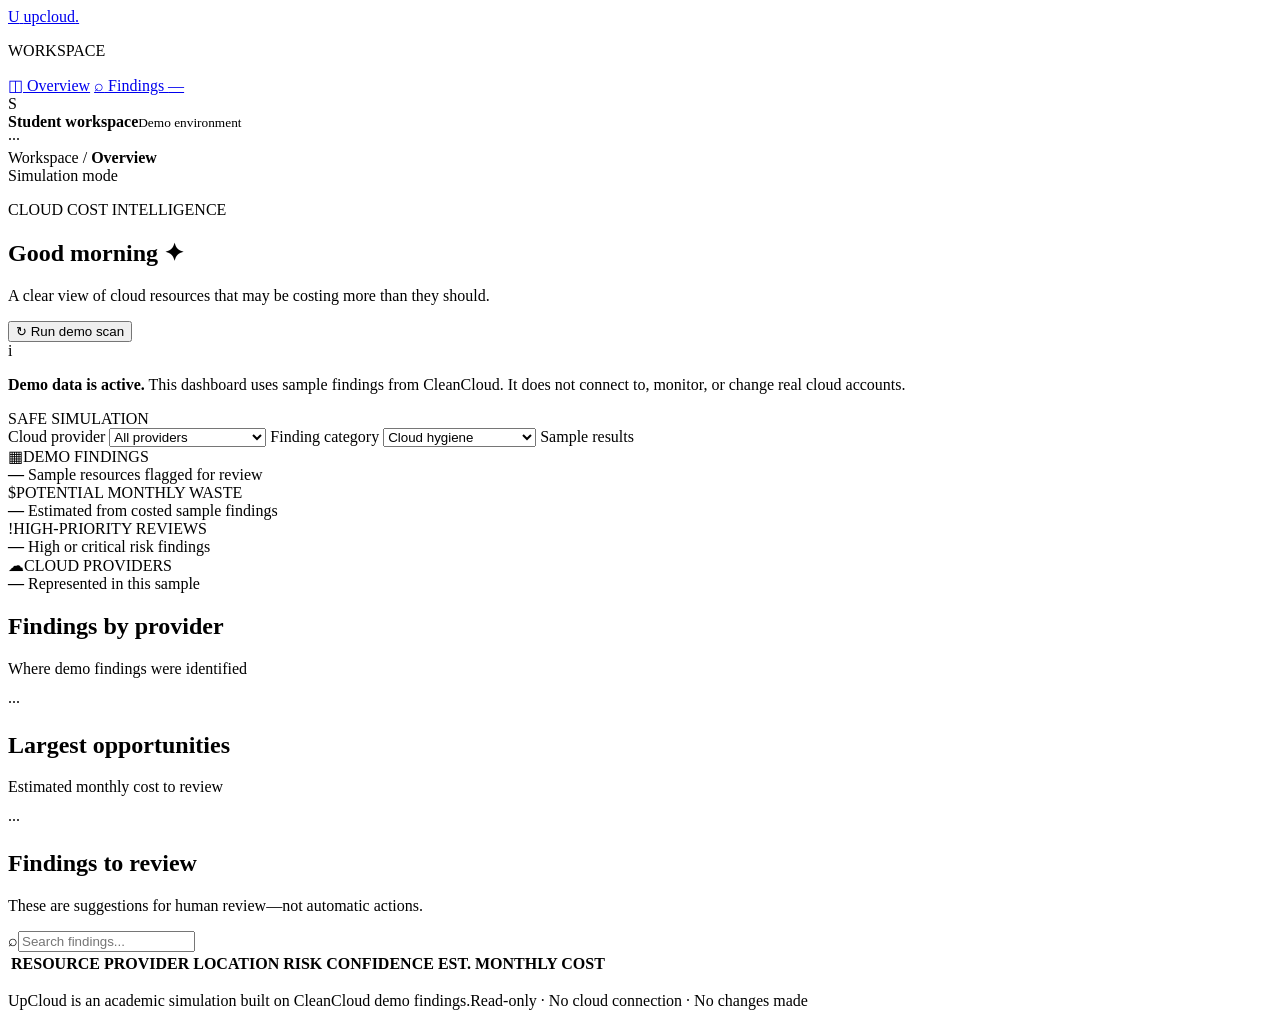
==== upcloud/static/index.html @ 5d3c75ea "feat: retireval functions updated" ====
<!doctype html>
<html lang="en">
  <head>
    <meta charset="utf-8">
    <meta name="viewport" content="width=device-width, initial-scale=1">
    <meta name="theme-color" content="#f5f7fb">
    <title>UpCloud | Cloud Cost Monitor</title>
    <link rel="stylesheet" href="/static/app.css">
  </head>
  <body>
    <div class="app-shell">
      <aside class="sidebar">
        <a class="brand" href="/" aria-label="UpCloud home">
          <span class="brand-mark" aria-hidden="true">U</span>
          <span>upcloud<span class="brand-period">.</span></span>
        </a>
        <p class="sidebar-label">WORKSPACE</p>
        <nav aria-label="Main navigation">
          <a class="nav-link active" href="#overview"><span aria-hidden="true">◫</span> Overview</a>
          <a class="nav-link" href="#findings"><span aria-hidden="true">⌕</span> Findings <span class="nav-count" id="nav-count">—</span></a>
        </nav>
        <div class="sidebar-bottom">
          <div class="profile-avatar">S</div>
          <div><strong>Student workspace</strong><small>Demo environment</small></div>
          <span class="profile-dots" aria-hidden="true">···</span>
        </div>
      </aside>

      <main class="main-content">
        <header class="topbar">
          <div class="breadcrumb">Workspace <span>/</span> <strong>Overview</strong></div>
          <div class="topbar-right"><span class="live-dot"></span><span>Simulation mode</span></div>
        </header>

        <section class="page-content" id="overview">
          <div class="page-heading">
            <div>
              <p class="eyebrow">CLOUD COST INTELLIGENCE</p>
              <h1>Good morning <span aria-hidden="true">✦</span></h1>
              <p class="page-subtitle">A clear view of cloud resources that may be costing more than they should.</p>
            </div>
            <button id="scan-button" class="button-primary" type="button"><span aria-hidden="true">↻</span> Run demo scan</button>
          </div>

          <div class="simulation-notice" role="note">
            <span class="notice-icon" aria-hidden="true">i</span>
            <p><strong>Demo data is active.</strong> This dashboard uses sample findings from CleanCloud. It does not connect to, monitor, or change real cloud accounts.</p>
            <span class="notice-badge">SAFE SIMULATION</span>
          </div>

          <div class="filters" aria-label="Dashboard filters">
            <label>Cloud provider
              <select id="provider-filter">
                <option value="all">All providers</option>
                <option value="aws">Amazon Web Services</option>
                <option value="azure">Microsoft Azure</option>
                <option value="gcp">Google Cloud</option>
              </select>
            </label>
            <label>Finding category
              <select id="category-filter">
                <option value="hygiene">Cloud hygiene</option>
                <option value="ai">AI &amp; machine learning</option>
              </select>
            </label>
            <span class="updated-label" id="updated-label">Sample results</span>
          </div>

          <section class="metric-grid" aria-label="Summary">
            <article class="metric-card">
              <div class="metric-top"><span class="metric-icon icon-violet">▦</span><span class="metric-caption">DEMO FINDINGS</span></div>
              <strong class="metric-value" id="total-findings">—</strong>
              <span class="metric-foot">Sample resources flagged for review</span>
            </article>
            <article class="metric-card">
              <div class="metric-top"><span class="metric-icon icon-green">$</span><span class="metric-caption">POTENTIAL MONTHLY WASTE</span></div>
              <strong class="metric-value" id="monthly-waste">—</strong>
              <span class="metric-foot">Estimated from costed sample findings</span>
            </article>
            <article class="metric-card">
              <div class="metric-top"><span class="metric-icon icon-amber">!</span><span class="metric-caption">HIGH-PRIORITY REVIEWS</span></div>
              <strong class="metric-value" id="high-risk">—</strong>
              <span class="metric-foot">High or critical risk findings</span>
            </article>
            <article class="metric-card">
              <div class="metric-top"><span class="metric-icon icon-blue">☁</span><span class="metric-caption">CLOUD PROVIDERS</span></div>
              <strong class="metric-value" id="provider-count">—</strong>
              <span class="metric-foot">Represented in this sample</span>
            </article>
          </section>

          <section class="insights-grid" aria-label="Charts and recommendations">
            <article class="panel provider-panel">
              <div class="panel-heading"><div><h2>Findings by provider</h2><p>Where demo findings were identified</p></div><span class="panel-menu" aria-hidden="true">···</span></div>
              <div class="provider-chart" id="provider-chart" aria-label="Provider findings chart"></div>
            </article>
            <article class="panel savings-panel">
              <div class="panel-heading"><div><h2>Largest opportunities</h2><p>Estimated monthly cost to review</p></div><span class="panel-menu" aria-hidden="true">···</span></div>
              <div id="top-opportunities" class="opportunity-list"></div>
            </article>
          </section>

          <section class="panel findings-panel" id="findings">
            <div class="findings-heading">
              <div><h2>Findings to review</h2><p>These are suggestions for human review—not automatic actions.</p></div>
              <label class="search-box"><span aria-hidden="true">⌕</span><input id="search-input" type="search" placeholder="Search findings..." aria-label="Search findings"></label>
            </div>
            <div class="table-scroll">
              <table>
                <thead><tr><th>RESOURCE</th><th>PROVIDER</th><th>LOCATION</th><th>RISK</th><th>CONFIDENCE</th><th>EST. MONTHLY COST</th><th></th></tr></thead>
                <tbody id="findings-body"></tbody>
              </table>
            </div>
            <p class="table-status" id="table-status" aria-live="polite"></p>
          </section>

          <footer class="page-footer"><span>UpCloud is an academic simulation built on CleanCloud demo findings.</span><span>Read-only · No cloud connection · No changes made</span></footer>
        </section>
      </main>
    </div>
    <div id="toast" class="toast" role="status" aria-live="polite"></div>
    <dialog id="finding-dialog" class="finding-dialog">
      <form method="dialog"><button class="dialog-close" aria-label="Close details">×</button></form>
      <p class="eyebrow">DEMO FINDING DETAILS</p>
      <h2 id="dialog-title"></h2>
      <p id="dialog-summary" class="dialog-summary"></p>
      <dl id="dialog-details" class="detail-list"></dl>
      <p class="dialog-disclaimer">Review the resource and its owner before making any real-world change. This demo does not perform cloud actions.</p>
    </dialog>
    <script src="/static/app.js" defer></script>
  </body>
</html>
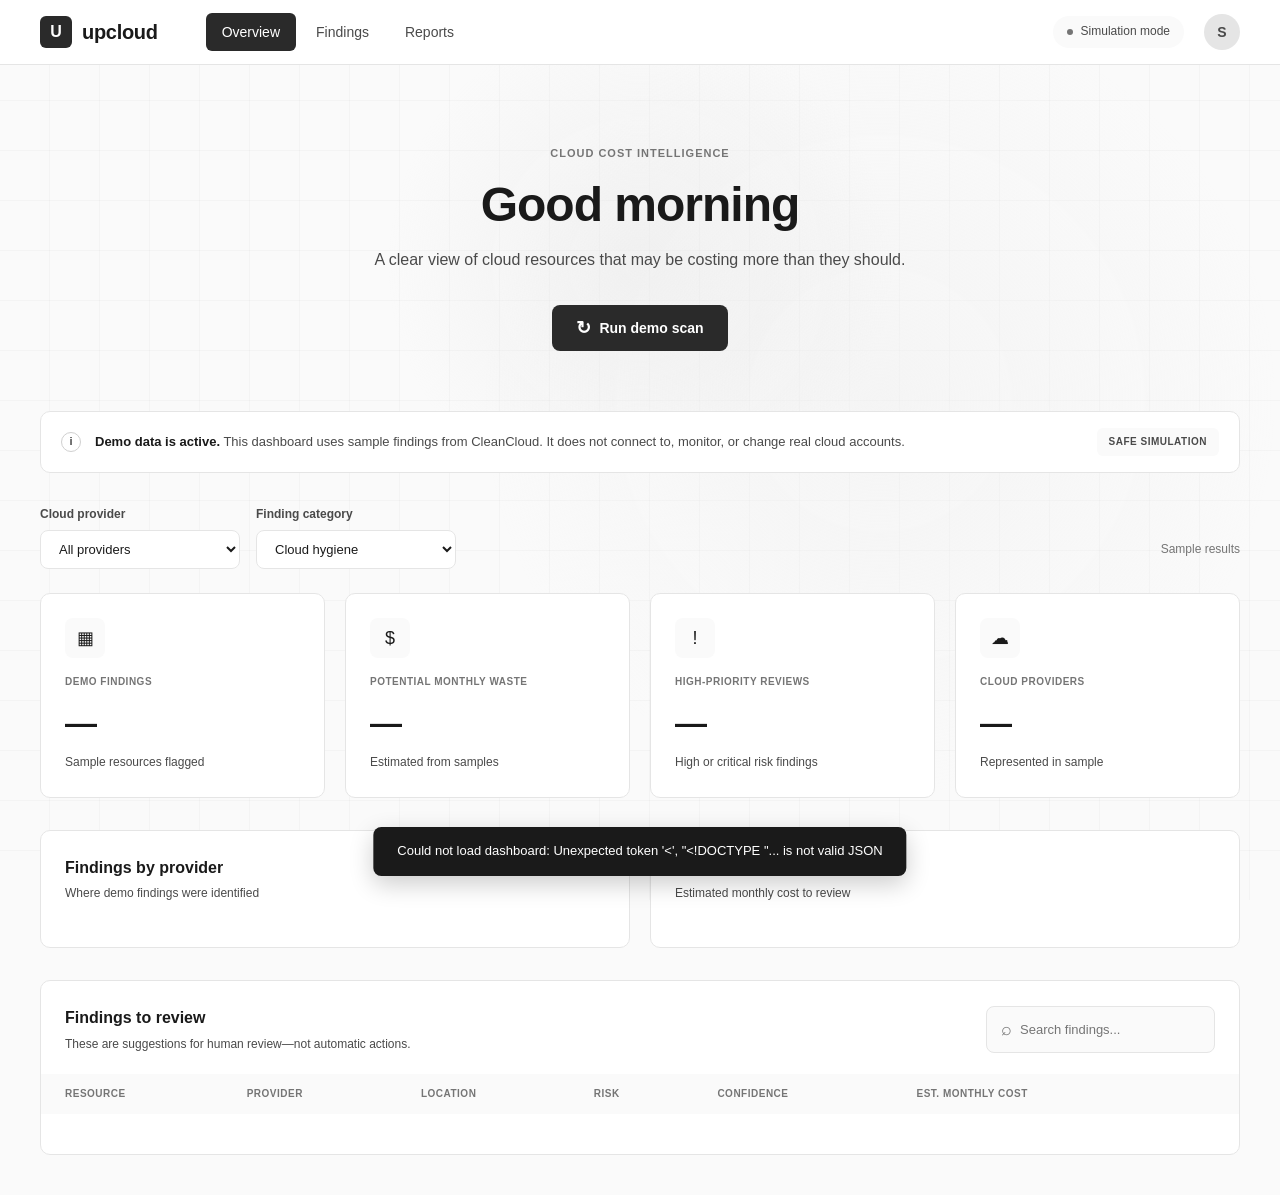
==== commit b050852f: "last commit" ====
--- a/upcloud/static/index.html
+++ b/upcloud/static/index.html
@@ -3,53 +3,60 @@
   <head>
     <meta charset="utf-8">
     <meta name="viewport" content="width=device-width, initial-scale=1">
-    <meta name="theme-color" content="#f5f7fb">
-    <title>UpCloud | Cloud Cost Monitor</title>
-    <link rel="stylesheet" href="/static/app.css">
+    <meta name="theme-color" content="#ffffff">
+    <title>UpCloud | Cloud Cost Intelligence</title>
+    <link rel="stylesheet" href="app.css">
   </head>
   <body>
-    <div class="app-shell">
-      <aside class="sidebar">
-        <a class="brand" href="/" aria-label="UpCloud home">
-          <span class="brand-mark" aria-hidden="true">U</span>
-          <span>upcloud<span class="brand-period">.</span></span>
-        </a>
-        <p class="sidebar-label">WORKSPACE</p>
-        <nav aria-label="Main navigation">
-          <a class="nav-link active" href="#overview"><span aria-hidden="true">◫</span> Overview</a>
-          <a class="nav-link" href="#findings"><span aria-hidden="true">⌕</span> Findings <span class="nav-count" id="nav-count">—</span></a>
-        </nav>
-        <div class="sidebar-bottom">
-          <div class="profile-avatar">S</div>
-          <div><strong>Student workspace</strong><small>Demo environment</small></div>
-          <span class="profile-dots" aria-hidden="true">···</span>
+    <nav class="top-nav">
+      <div class="nav-container">
+        <div class="nav-left">
+          <a class="brand" href="/" aria-label="UpCloud home">
+            <span class="brand-mark">U</span>
+            <span class="brand-text">upcloud</span>
+          </a>
+          <div class="nav-links">
+            <a class="nav-item active" href="#overview">Overview</a>
+            <a class="nav-item" href="#findings">Findings</a>
+            <a class="nav-item" href="#reports">Reports</a>
+          </div>
         </div>
-      </aside>
+        <div class="nav-right">
+          <span class="status-badge"><span class="status-dot"></span>Simulation mode</span>
+          <div class="user-menu">
+            <div class="user-avatar">S</div>
+          </div>
+        </div>
+      </div>
+    </nav>
 
-      <main class="main-content">
-        <header class="topbar">
-          <div class="breadcrumb">Workspace <span>/</span> <strong>Overview</strong></div>
-          <div class="topbar-right"><span class="live-dot"></span><span>Simulation mode</span></div>
-        </header>
+    <main class="main-wrapper">
+      <div class="hero-section">
+        <div class="container">
+          <div class="hero-content">
+            <p class="hero-label">CLOUD COST INTELLIGENCE</p>
+            <h1>Good morning</h1>
+            <p class="hero-subtitle">A clear view of cloud resources that may be costing more than they should.</p>
+            <button id="scan-button" class="btn-primary" type="button">
+              <span>↻</span> Run demo scan
+            </button>
+          </div>
+        </div>
+      </div>
 
-        <section class="page-content" id="overview">
-          <div class="page-heading">
-            <div>
-              <p class="eyebrow">CLOUD COST INTELLIGENCE</p>
-              <h1>Good morning <span aria-hidden="true">✦</span></h1>
-              <p class="page-subtitle">A clear view of cloud resources that may be costing more than they should.</p>
-            </div>
-            <button id="scan-button" class="button-primary" type="button"><span aria-hidden="true">↻</span> Run demo scan</button>
+      <div class="container">
+        <div class="info-banner">
+          <div class="banner-icon">i</div>
+          <div class="banner-content">
+            <strong>Demo data is active.</strong> This dashboard uses sample findings from CleanCloud. It does not connect to, monitor, or change real cloud accounts.
           </div>
+          <span class="banner-badge">SAFE SIMULATION</span>
+        </div>
 
-          <div class="simulation-notice" role="note">
-            <span class="notice-icon" aria-hidden="true">i</span>
-            <p><strong>Demo data is active.</strong> This dashboard uses sample findings from CleanCloud. It does not connect to, monitor, or change real cloud accounts.</p>
-            <span class="notice-badge">SAFE SIMULATION</span>
-          </div>
-
-          <div class="filters" aria-label="Dashboard filters">
-            <label>Cloud provider
+        <div class="filter-bar">
+          <div class="filter-group">
+            <label>
+              <span>Cloud provider</span>
               <select id="provider-filter">
                 <option value="all">All providers</option>
                 <option value="aws">Amazon Web Services</option>
@@ -57,76 +64,113 @@
                 <option value="gcp">Google Cloud</option>
               </select>
             </label>
-            <label>Finding category
+            <label>
+              <span>Finding category</span>
               <select id="category-filter">
                 <option value="hygiene">Cloud hygiene</option>
-                <option value="ai">AI &amp; machine learning</option>
+                <option value="ai">AI & machine learning</option>
               </select>
             </label>
-            <span class="updated-label" id="updated-label">Sample results</span>
+          </div>
+          <span class="filter-updated" id="updated-label">Sample results</span>
+        </div>
+
+        <div class="stats-grid">
+          <div class="stat-card">
+            <div class="stat-icon">▦</div>
+            <div class="stat-label">DEMO FINDINGS</div>
+            <div class="stat-value" id="total-findings">—</div>
+            <div class="stat-desc">Sample resources flagged</div>
+          </div>
+          <div class="stat-card">
+            <div class="stat-icon">$</div>
+            <div class="stat-label">POTENTIAL MONTHLY WASTE</div>
+            <div class="stat-value" id="monthly-waste">—</div>
+            <div class="stat-desc">Estimated from samples</div>
+          </div>
+          <div class="stat-card">
+            <div class="stat-icon">!</div>
+            <div class="stat-label">HIGH-PRIORITY REVIEWS</div>
+            <div class="stat-value" id="high-risk">—</div>
+            <div class="stat-desc">High or critical risk findings</div>
+          </div>
+          <div class="stat-card">
+            <div class="stat-icon">☁</div>
+            <div class="stat-label">CLOUD PROVIDERS</div>
+            <div class="stat-value" id="provider-count">—</div>
+            <div class="stat-desc">Represented in sample</div>
+          </div>
+        </div>
+
+        <div class="insights-row">
+          <div class="insight-card">
+            <div class="card-header">
+              <div>
+                <h2>Findings by provider</h2>
+                <p>Where demo findings were identified</p>
+              </div>
+            </div>
+            <div id="provider-chart" class="provider-chart"></div>
           </div>
 
-          <section class="metric-grid" aria-label="Summary">
-            <article class="metric-card">
-              <div class="metric-top"><span class="metric-icon icon-violet">▦</span><span class="metric-caption">DEMO FINDINGS</span></div>
-              <strong class="metric-value" id="total-findings">—</strong>
-              <span class="metric-foot">Sample resources flagged for review</span>
-            </article>
-            <article class="metric-card">
-              <div class="metric-top"><span class="metric-icon icon-green">$</span><span class="metric-caption">POTENTIAL MONTHLY WASTE</span></div>
-              <strong class="metric-value" id="monthly-waste">—</strong>
-              <span class="metric-foot">Estimated from costed sample findings</span>
-            </article>
-            <article class="metric-card">
-              <div class="metric-top"><span class="metric-icon icon-amber">!</span><span class="metric-caption">HIGH-PRIORITY REVIEWS</span></div>
-              <strong class="metric-value" id="high-risk">—</strong>
-              <span class="metric-foot">High or critical risk findings</span>
-            </article>
-            <article class="metric-card">
-              <div class="metric-top"><span class="metric-icon icon-blue">☁</span><span class="metric-caption">CLOUD PROVIDERS</span></div>
-              <strong class="metric-value" id="provider-count">—</strong>
-              <span class="metric-foot">Represented in this sample</span>
-            </article>
-          </section>
+          <div class="insight-card">
+            <div class="card-header">
+              <div>
+                <h2>Largest opportunities</h2>
+                <p>Estimated monthly cost to review</p>
+              </div>
+            </div>
+            <div id="top-opportunities" class="opportunities-list"></div>
+          </div>
+        </div>
 
-          <section class="insights-grid" aria-label="Charts and recommendations">
-            <article class="panel provider-panel">
-              <div class="panel-heading"><div><h2>Findings by provider</h2><p>Where demo findings were identified</p></div><span class="panel-menu" aria-hidden="true">···</span></div>
-              <div class="provider-chart" id="provider-chart" aria-label="Provider findings chart"></div>
-            </article>
-            <article class="panel savings-panel">
-              <div class="panel-heading"><div><h2>Largest opportunities</h2><p>Estimated monthly cost to review</p></div><span class="panel-menu" aria-hidden="true">···</span></div>
-              <div id="top-opportunities" class="opportunity-list"></div>
-            </article>
-          </section>
+        <div class="findings-section">
+          <div class="section-header">
+            <div>
+              <h2>Findings to review</h2>
+              <p>These are suggestions for human review—not automatic actions.</p>
+            </div>
+            <div class="search-container">
+              <span class="search-icon">⌕</span>
+              <input id="search-input" type="search" placeholder="Search findings..." />
+            </div>
+          </div>
 
-          <section class="panel findings-panel" id="findings">
-            <div class="findings-heading">
-              <div><h2>Findings to review</h2><p>These are suggestions for human review—not automatic actions.</p></div>
-              <label class="search-box"><span aria-hidden="true">⌕</span><input id="search-input" type="search" placeholder="Search findings..." aria-label="Search findings"></label>
-            </div>
-            <div class="table-scroll">
-              <table>
-                <thead><tr><th>RESOURCE</th><th>PROVIDER</th><th>LOCATION</th><th>RISK</th><th>CONFIDENCE</th><th>EST. MONTHLY COST</th><th></th></tr></thead>
-                <tbody id="findings-body"></tbody>
-              </table>
-            </div>
-            <p class="table-status" id="table-status" aria-live="polite"></p>
-          </section>
+          <div class="table-wrapper">
+            <table class="findings-table">
+              <thead>
+                <tr>
+                  <th>RESOURCE</th>
+                  <th>PROVIDER</th>
+                  <th>LOCATION</th>
+                  <th>RISK</th>
+                  <th>CONFIDENCE</th>
+                  <th>EST. MONTHLY COST</th>
+                  <th></th>
+                </tr>
+              </thead>
+              <tbody id="findings-body"></tbody>
+            </table>
+          </div>
+          <p class="table-footer" id="table-status"></p>
+        </div>
+      </div>
+    </main>
 
-          <footer class="page-footer"><span>UpCloud is an academic simulation built on CleanCloud demo findings.</span><span>Read-only · No cloud connection · No changes made</span></footer>
-        </section>
-      </main>
-    </div>
-    <div id="toast" class="toast" role="status" aria-live="polite"></div>
-    <dialog id="finding-dialog" class="finding-dialog">
-      <form method="dialog"><button class="dialog-close" aria-label="Close details">×</button></form>
-      <p class="eyebrow">DEMO FINDING DETAILS</p>
+    <div id="toast" class="toast" role="status"></div>
+
+    <dialog id="finding-dialog" class="modal">
+      <form method="dialog">
+        <button class="modal-close" aria-label="Close">×</button>
+      </form>
+      <div class="modal-label">DEMO FINDING DETAILS</div>
       <h2 id="dialog-title"></h2>
-      <p id="dialog-summary" class="dialog-summary"></p>
-      <dl id="dialog-details" class="detail-list"></dl>
-      <p class="dialog-disclaimer">Review the resource and its owner before making any real-world change. This demo does not perform cloud actions.</p>
+      <p id="dialog-summary" class="modal-summary"></p>
+      <dl id="dialog-details" class="modal-details"></dl>
+      <p class="modal-disclaimer">Review the resource and its owner before making any real-world change. This demo does not perform cloud actions.</p>
     </dialog>
-    <script src="/static/app.js" defer></script>
+
+    <script src="config.js"></script>
+    <script src="app.js" defer></script>
   </body>
 </html>
--- a/upcloud/static/app.css
+++ b/upcloud/static/app.css
@@ -0,0 +1,890 @@
+* {
+  margin: 0;
+  padding: 0;
+  box-sizing: border-box;
+}
+
+:root {
+  --text-primary: #1a1a1a;
+  --text-secondary: #4a4a4a;
+  --text-tertiary: #757575;
+  --border-light: #e5e5e5;
+  --border-medium: #d0d0d0;
+  --surface: #ffffff;
+  --background: #fafafa;
+  --accent: #2a2a2a;
+}
+
+body {
+  font-family: -apple-system, BlinkMacSystemFont, "Segoe UI", Roboto, Oxygen, Ubuntu, Cantarell, sans-serif;
+  color: var(--text-primary);
+  background: var(--background);
+  line-height: 1.6;
+  -webkit-font-smoothing: antialiased;
+  position: relative;
+  overflow-x: hidden;
+}
+
+body::before {
+  content: '';
+  position: fixed;
+  top: 0;
+  left: 0;
+  right: 0;
+  bottom: 0;
+  background: 
+    repeating-linear-gradient(
+      90deg,
+      transparent,
+      transparent 49px,
+      rgba(0,0,0,0.025) 49px,
+      rgba(0,0,0,0.025) 50px
+    ),
+    repeating-linear-gradient(
+      0deg,
+      transparent,
+      transparent 49px,
+      rgba(0,0,0,0.025) 49px,
+      rgba(0,0,0,0.025) 50px
+    );
+  pointer-events: none;
+  z-index: 0;
+}
+
+body::after {
+  content: '';
+  position: fixed;
+  top: 0;
+  right: 0;
+  width: 800px;
+  height: 800px;
+  background: radial-gradient(circle, rgba(240,240,240,0.5) 0%, transparent 70%);
+  pointer-events: none;
+  z-index: 0;
+}
+
+/* Top Navigation */
+.top-nav {
+  background: var(--surface);
+  border-bottom: 1px solid var(--border-light);
+  position: sticky;
+  top: 0;
+  z-index: 100;
+  backdrop-filter: blur(10px);
+}
+
+.nav-container {
+  max-width: 1400px;
+  margin: 0 auto;
+  padding: 0 40px;
+  display: flex;
+  align-items: center;
+  justify-content: space-between;
+  height: 64px;
+}
+
+.nav-left {
+  display: flex;
+  align-items: center;
+  gap: 48px;
+}
+
+.brand {
+  display: flex;
+  align-items: center;
+  gap: 10px;
+  text-decoration: none;
+  color: var(--text-primary);
+}
+
+.brand-mark {
+  width: 32px;
+  height: 32px;
+  background: var(--accent);
+  color: white;
+  border-radius: 6px;
+  display: flex;
+  align-items: center;
+  justify-content: center;
+  font-weight: 700;
+  font-size: 16px;
+}
+
+.brand-text {
+  font-size: 20px;
+  font-weight: 600;
+  letter-spacing: -0.3px;
+}
+
+.nav-links {
+  display: flex;
+  gap: 4px;
+}
+
+.nav-item {
+  padding: 8px 16px;
+  border-radius: 6px;
+  text-decoration: none;
+  color: var(--text-secondary);
+  font-size: 14px;
+  font-weight: 500;
+  transition: all 0.2s;
+}
+
+.nav-item:hover {
+  background: var(--background);
+  color: var(--text-primary);
+}
+
+.nav-item.active {
+  background: var(--accent);
+  color: white;
+}
+
+.nav-right {
+  display: flex;
+  align-items: center;
+  gap: 20px;
+}
+
+.status-badge {
+  display: flex;
+  align-items: center;
+  gap: 8px;
+  padding: 6px 14px;
+  background: var(--background);
+  border-radius: 20px;
+  font-size: 12px;
+  color: var(--text-secondary);
+}
+
+.status-dot {
+  width: 6px;
+  height: 6px;
+  background: var(--text-tertiary);
+  border-radius: 50%;
+}
+
+.user-menu {
+  position: relative;
+}
+
+.user-avatar {
+  width: 36px;
+  height: 36px;
+  border-radius: 50%;
+  background: var(--border-light);
+  display: flex;
+  align-items: center;
+  justify-content: center;
+  font-weight: 600;
+  font-size: 14px;
+  color: var(--text-secondary);
+  cursor: pointer;
+}
+
+/* Main Content */
+.main-wrapper {
+  position: relative;
+  z-index: 1;
+}
+
+.hero-section {
+  padding: 80px 0 60px;
+  position: relative;
+}
+
+.hero-section::before {
+  content: '';
+  position: absolute;
+  top: 0;
+  left: 50%;
+  transform: translateX(-50%);
+  width: 600px;
+  height: 400px;
+  background: radial-gradient(circle, rgba(230,230,230,0.4) 0%, transparent 70%);
+  pointer-events: none;
+}
+
+.container {
+  max-width: 1400px;
+  margin: 0 auto;
+  padding: 0 40px;
+  position: relative;
+}
+
+.hero-content {
+  text-align: center;
+  max-width: 700px;
+  margin: 0 auto;
+}
+
+.hero-label {
+  font-size: 11px;
+  font-weight: 600;
+  letter-spacing: 1px;
+  color: var(--text-tertiary);
+  margin-bottom: 16px;
+}
+
+h1 {
+  font-size: 48px;
+  font-weight: 700;
+  letter-spacing: -1px;
+  margin-bottom: 16px;
+  line-height: 1.1;
+}
+
+.hero-subtitle {
+  font-size: 16px;
+  color: var(--text-secondary);
+  margin-bottom: 32px;
+  line-height: 1.6;
+}
+
+.btn-primary {
+  background: var(--accent);
+  color: white;
+  border: none;
+  padding: 12px 24px;
+  border-radius: 8px;
+  font-size: 14px;
+  font-weight: 600;
+  cursor: pointer;
+  display: inline-flex;
+  align-items: center;
+  gap: 8px;
+  transition: all 0.2s;
+}
+
+.btn-primary:hover {
+  background: var(--text-primary);
+  transform: translateY(-1px);
+  box-shadow: 0 4px 12px rgba(0,0,0,0.1);
+}
+
+.btn-primary:active {
+  transform: translateY(0);
+}
+
+.btn-primary:disabled {
+  opacity: 0.5;
+  cursor: not-allowed;
+}
+
+.btn-primary span {
+  font-size: 18px;
+}
+
+/* Info Banner */
+.info-banner {
+  background: var(--surface);
+  border: 1px solid var(--border-light);
+  border-radius: 10px;
+  padding: 16px 20px;
+  display: flex;
+  align-items: center;
+  gap: 14px;
+  margin-bottom: 32px;
+}
+
+.banner-icon {
+  width: 20px;
+  height: 20px;
+  border-radius: 50%;
+  border: 1.5px solid var(--border-medium);
+  display: flex;
+  align-items: center;
+  justify-content: center;
+  font-size: 11px;
+  font-weight: 700;
+  color: var(--text-secondary);
+  flex-shrink: 0;
+}
+
+.banner-content {
+  flex: 1;
+  font-size: 13px;
+  color: var(--text-secondary);
+}
+
+.banner-content strong {
+  color: var(--text-primary);
+  font-weight: 600;
+}
+
+.banner-badge {
+  background: var(--background);
+  padding: 6px 12px;
+  border-radius: 6px;
+  font-size: 10px;
+  font-weight: 700;
+  letter-spacing: 0.5px;
+  color: var(--text-secondary);
+}
+
+/* Filters */
+.filter-bar {
+  display: flex;
+  align-items: flex-end;
+  justify-content: space-between;
+  margin-bottom: 24px;
+}
+
+.filter-group {
+  display: flex;
+  gap: 16px;
+}
+
+.filter-group label {
+  display: flex;
+  flex-direction: column;
+  gap: 6px;
+}
+
+.filter-group label span {
+  font-size: 12px;
+  font-weight: 600;
+  color: var(--text-secondary);
+}
+
+.filter-group select {
+  padding: 10px 14px;
+  border: 1px solid var(--border-light);
+  border-radius: 8px;
+  background: var(--surface);
+  font-size: 13px;
+  color: var(--text-primary);
+  min-width: 200px;
+  cursor: pointer;
+  transition: border 0.2s;
+}
+
+.filter-group select:focus {
+  outline: none;
+  border-color: var(--border-medium);
+}
+
+.filter-updated {
+  font-size: 12px;
+  color: var(--text-tertiary);
+  margin-bottom: 10px;
+}
+
+/* Stats Grid */
+.stats-grid {
+  display: grid;
+  grid-template-columns: repeat(4, 1fr);
+  gap: 20px;
+  margin-bottom: 32px;
+}
+
+.stat-card {
+  background: var(--surface);
+  border: 1px solid var(--border-light);
+  border-radius: 10px;
+  padding: 24px;
+}
+
+.stat-icon {
+  width: 40px;
+  height: 40px;
+  background: var(--background);
+  border-radius: 8px;
+  display: flex;
+  align-items: center;
+  justify-content: center;
+  font-size: 18px;
+  margin-bottom: 16px;
+}
+
+.stat-label {
+  font-size: 10px;
+  font-weight: 700;
+  letter-spacing: 0.5px;
+  color: var(--text-tertiary);
+  margin-bottom: 8px;
+}
+
+.stat-value {
+  font-size: 32px;
+  font-weight: 700;
+  letter-spacing: -0.5px;
+  color: var(--text-primary);
+  margin-bottom: 4px;
+}
+
+.stat-desc {
+  font-size: 12px;
+  color: var(--text-secondary);
+}
+
+/* Insights */
+.insights-row {
+  display: grid;
+  grid-template-columns: repeat(2, 1fr);
+  gap: 20px;
+  margin-bottom: 32px;
+}
+
+.insight-card {
+  background: var(--surface);
+  border: 1px solid var(--border-light);
+  border-radius: 10px;
+  padding: 24px;
+}
+
+.card-header {
+  margin-bottom: 20px;
+}
+
+.card-header h2 {
+  font-size: 16px;
+  font-weight: 600;
+  margin-bottom: 4px;
+  color: var(--text-primary);
+}
+
+.card-header p {
+  font-size: 12px;
+  color: var(--text-secondary);
+}
+
+.provider-chart {
+  display: flex;
+  flex-direction: column;
+  gap: 16px;
+}
+
+.provider-row {
+  display: grid;
+  grid-template-columns: 100px 1fr 40px;
+  align-items: center;
+  gap: 12px;
+}
+
+.provider-name {
+  display: flex;
+  align-items: center;
+  gap: 8px;
+  font-size: 13px;
+  color: var(--text-secondary);
+}
+
+.provider-symbol {
+  width: 24px;
+  height: 24px;
+  border-radius: 6px;
+  background: var(--background);
+  display: flex;
+  align-items: center;
+  justify-content: center;
+  font-size: 10px;
+  font-weight: 700;
+  color: var(--text-secondary);
+}
+
+.bar-track {
+  height: 8px;
+  background: var(--background);
+  border-radius: 4px;
+  overflow: hidden;
+}
+
+.bar-fill {
+  height: 100%;
+  background: var(--accent);
+  border-radius: 4px;
+  transition: width 0.5s ease;
+}
+
+.provider-total {
+  text-align: right;
+  font-size: 13px;
+  font-weight: 600;
+  color: var(--text-primary);
+}
+
+.opportunities-list {
+  display: flex;
+  flex-direction: column;
+  gap: 12px;
+}
+
+.opportunity-row {
+  display: flex;
+  align-items: center;
+  gap: 12px;
+}
+
+.opportunity-icon {
+  width: 36px;
+  height: 36px;
+  background: var(--background);
+  border-radius: 8px;
+  display: flex;
+  align-items: center;
+  justify-content: center;
+  font-size: 14px;
+  flex-shrink: 0;
+}
+
+.opportunity-info {
+  flex: 1;
+  min-width: 0;
+}
+
+.opportunity-info strong {
+  display: block;
+  font-size: 13px;
+  font-weight: 600;
+  color: var(--text-primary);
+  white-space: nowrap;
+  overflow: hidden;
+  text-overflow: ellipsis;
+}
+
+.opportunity-info span {
+  display: block;
+  font-size: 11px;
+  color: var(--text-tertiary);
+  margin-top: 2px;
+}
+
+.opportunity-cost {
+  font-size: 14px;
+  font-weight: 700;
+  color: var(--text-primary);
+  white-space: nowrap;
+}
+
+/* Findings Section */
+.findings-section {
+  background: var(--surface);
+  border: 1px solid var(--border-light);
+  border-radius: 10px;
+  padding: 24px;
+  margin-bottom: 40px;
+}
+
+.section-header {
+  display: flex;
+  align-items: center;
+  justify-content: space-between;
+  margin-bottom: 20px;
+}
+
+.section-header h2 {
+  font-size: 16px;
+  font-weight: 600;
+  margin-bottom: 4px;
+  color: var(--text-primary);
+}
+
+.section-header p {
+  font-size: 12px;
+  color: var(--text-secondary);
+}
+
+.search-container {
+  display: flex;
+  align-items: center;
+  gap: 8px;
+  padding: 8px 14px;
+  border: 1px solid var(--border-light);
+  border-radius: 8px;
+  background: var(--background);
+  transition: border 0.2s;
+}
+
+.search-container:focus-within {
+  border-color: var(--border-medium);
+}
+
+.search-icon {
+  font-size: 18px;
+  color: var(--text-tertiary);
+}
+
+.search-container input {
+  border: none;
+  background: none;
+  outline: none;
+  font-size: 13px;
+  color: var(--text-primary);
+  width: 180px;
+}
+
+.search-container input::placeholder {
+  color: var(--text-tertiary);
+}
+
+/* Table */
+.table-wrapper {
+  overflow-x: auto;
+  margin: 0 -24px;
+}
+
+.findings-table {
+  width: 100%;
+  border-collapse: collapse;
+}
+
+.findings-table thead {
+  background: var(--background);
+}
+
+.findings-table th {
+  padding: 12px 24px;
+  text-align: left;
+  font-size: 10px;
+  font-weight: 700;
+  letter-spacing: 0.5px;
+  color: var(--text-tertiary);
+}
+
+.findings-table td {
+  padding: 16px 24px;
+  border-top: 1px solid var(--border-light);
+  font-size: 13px;
+  color: var(--text-secondary);
+}
+
+.findings-table td:last-child {
+  text-align: right;
+}
+
+.resource-cell {
+  display: flex;
+  align-items: center;
+  gap: 12px;
+}
+
+.resource-avatar {
+  width: 36px;
+  height: 36px;
+  background: var(--background);
+  border-radius: 8px;
+  display: flex;
+  align-items: center;
+  justify-content: center;
+  font-size: 11px;
+  font-weight: 700;
+  color: var(--text-secondary);
+  flex-shrink: 0;
+}
+
+.resource-title {
+  font-weight: 600;
+  color: var(--text-primary);
+  display: block;
+  margin-bottom: 2px;
+}
+
+.resource-id {
+  font-size: 11px;
+  color: var(--text-tertiary);
+}
+
+.provider-pill, .risk-pill, .confidence-pill {
+  display: inline-block;
+  padding: 4px 10px;
+  border-radius: 6px;
+  font-size: 11px;
+  font-weight: 600;
+  background: var(--background);
+  color: var(--text-secondary);
+}
+
+.risk-pill.critical, .risk-pill.high {
+  background: var(--accent);
+  color: white;
+}
+
+.cost-cell {
+  font-weight: 600;
+  color: var(--text-primary);
+}
+
+.details-button {
+  background: none;
+  border: none;
+  color: var(--text-primary);
+  font-size: 13px;
+  font-weight: 600;
+  cursor: pointer;
+  text-decoration: underline;
+  text-decoration-color: var(--border-light);
+  transition: text-decoration-color 0.2s;
+}
+
+.details-button:hover {
+  text-decoration-color: var(--text-primary);
+}
+
+.table-footer {
+  margin-top: 16px;
+  font-size: 12px;
+  color: var(--text-tertiary);
+}
+
+.empty-state {
+  padding: 40px;
+  text-align: center;
+  color: var(--text-tertiary);
+}
+
+/* Toast */
+.toast {
+  position: fixed;
+  bottom: 24px;
+  left: 50%;
+  transform: translateX(-50%) translateY(100px);
+  background: var(--accent);
+  color: white;
+  padding: 14px 24px;
+  border-radius: 8px;
+  font-size: 13px;
+  box-shadow: 0 8px 24px rgba(0,0,0,0.2);
+  opacity: 0;
+  transition: all 0.3s;
+  z-index: 1000;
+}
+
+.toast.visible {
+  opacity: 1;
+  transform: translateX(-50%) translateY(0);
+}
+
+.toast.error {
+  background: #1a1a1a;
+}
+
+/* Modal */
+.modal {
+  border: 1px solid var(--border-light);
+  border-radius: 12px;
+  padding: 32px;
+  max-width: 600px;
+  box-shadow: 0 20px 60px rgba(0,0,0,0.2);
+}
+
+.modal::backdrop {
+  background: rgba(0,0,0,0.4);
+}
+
+.modal-close {
+  float: right;
+  background: var(--background);
+  border: none;
+  width: 32px;
+  height: 32px;
+  border-radius: 50%;
+  font-size: 20px;
+  cursor: pointer;
+  color: var(--text-secondary);
+  transition: background 0.2s;
+}
+
+.modal-close:hover {
+  background: var(--border-light);
+}
+
+.modal-label {
+  font-size: 10px;
+  font-weight: 700;
+  letter-spacing: 0.5px;
+  color: var(--text-tertiary);
+  margin-bottom: 12px;
+}
+
+.modal h2 {
+  font-size: 22px;
+  font-weight: 600;
+  margin-bottom: 12px;
+  color: var(--text-primary);
+  clear: both;
+}
+
+.modal-summary {
+  font-size: 14px;
+  color: var(--text-secondary);
+  line-height: 1.6;
+  margin-bottom: 24px;
+}
+
+.modal-details {
+  display: grid;
+  grid-template-columns: 140px 1fr;
+  gap: 12px;
+  margin-bottom: 24px;
+}
+
+.modal-details dt {
+  font-size: 12px;
+  font-weight: 600;
+  color: var(--text-secondary);
+}
+
+.modal-details dd {
+  font-size: 12px;
+  color: var(--text-primary);
+}
+
+.modal-disclaimer {
+  background: var(--background);
+  padding: 14px;
+  border-radius: 8px;
+  font-size: 12px;
+  color: var(--text-secondary);
+  line-height: 1.5;
+}
+
+/* Responsive */
+@media (max-width: 1200px) {
+  .stats-grid {
+    grid-template-columns: repeat(2, 1fr);
+  }
+}
+
+@media (max-width: 768px) {
+  .nav-links {
+    display: none;
+  }
+  
+  .hero-section {
+    padding: 60px 0 40px;
+  }
+  
+  h1 {
+    font-size: 36px;
+  }
+  
+  .stats-grid,
+  .insights-row {
+    grid-template-columns: 1fr;
+  }
+  
+  .filter-bar {
+    flex-direction: column;
+    align-items: stretch;
+  }
+  
+  .filter-group {
+    flex-direction: column;
+  }
+  
+  .section-header {
+    flex-direction: column;
+    align-items: flex-start;
+    gap: 16px;
+  }
+  
+  .search-container {
+    width: 100%;
+  }
+  
+  .search-container input {
+    width: 100%;
+  }
+}
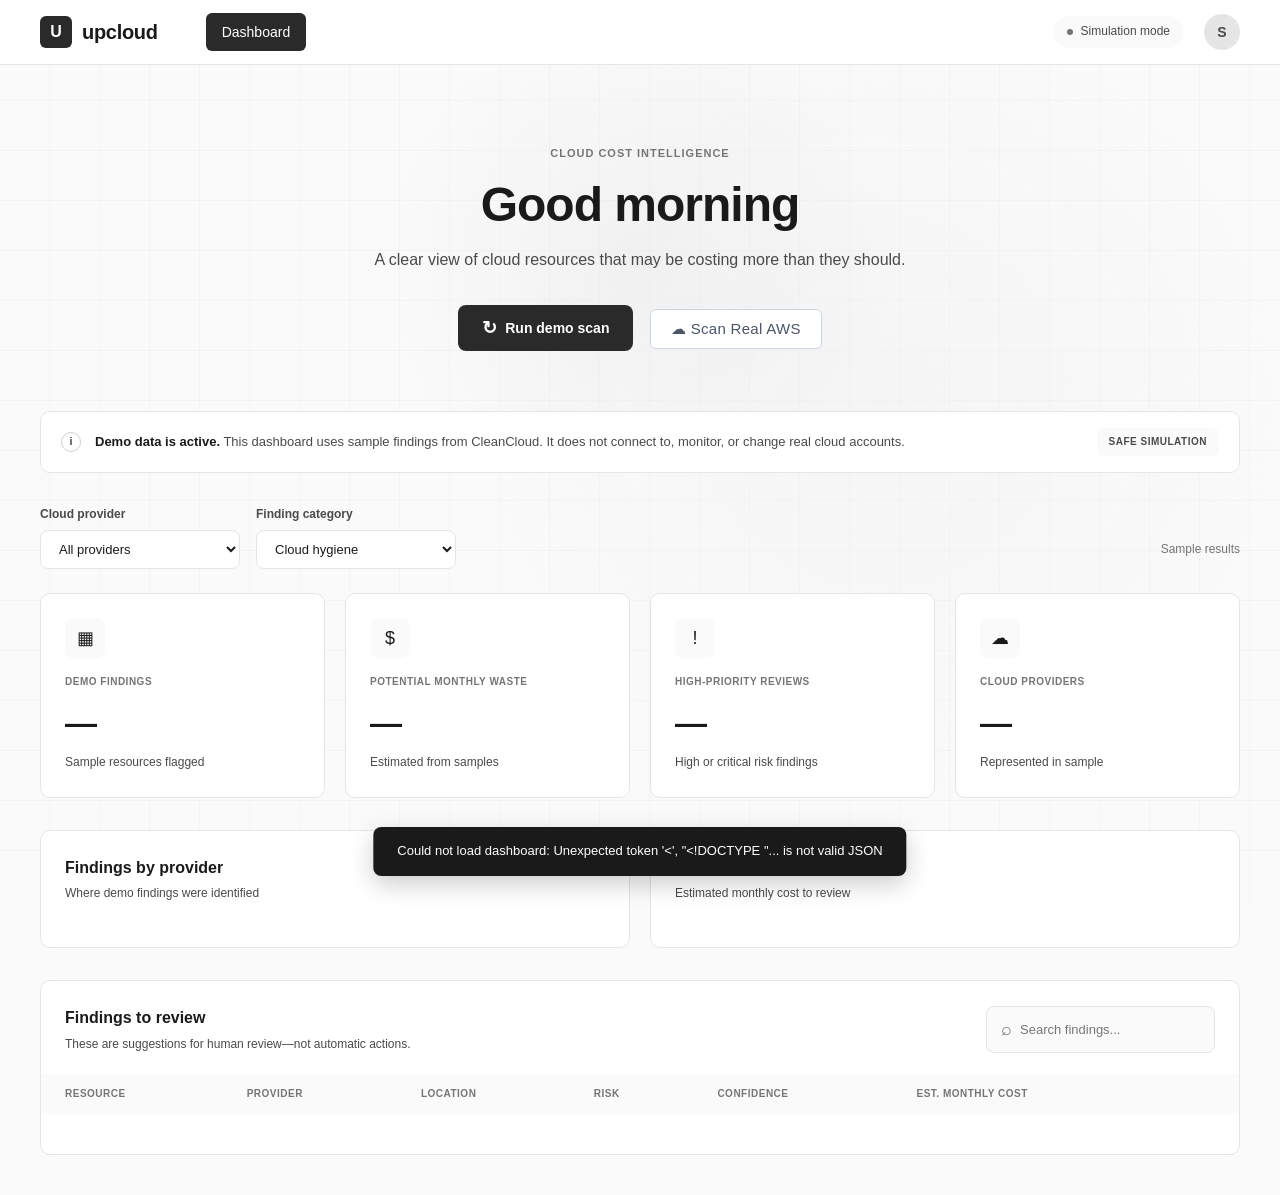
==== commit c3e00564: "working version" ====
--- a/upcloud/static/index.html
+++ b/upcloud/static/index.html
@@ -16,9 +16,7 @@
             <span class="brand-text">upcloud</span>
           </a>
           <div class="nav-links">
-            <a class="nav-item active" href="#overview">Overview</a>
-            <a class="nav-item" href="#findings">Findings</a>
-            <a class="nav-item" href="#reports">Reports</a>
+            <a class="nav-item active" href="#dashboard" data-view="dashboard">Dashboard</a>
           </div>
         </div>
         <div class="nav-right">
@@ -31,6 +29,8 @@
     </nav>
 
     <main class="main-wrapper">
+      <!-- Dashboard View -->
+      <div id="dashboard-view">
       <div class="hero-section">
         <div class="container">
           <div class="hero-content">
@@ -39,6 +39,9 @@
             <p class="hero-subtitle">A clear view of cloud resources that may be costing more than they should.</p>
             <button id="scan-button" class="btn-primary" type="button">
               <span>↻</span> Run demo scan
+            </button>
+            <button id="real-scan-button" class="btn-secondary" type="button" style="margin-left: 12px;">
+              <span>☁</span> Scan Real AWS
             </button>
           </div>
         </div>
@@ -171,6 +174,6 @@
     </dialog>
 
     <script src="config.js"></script>
-    <script src="app.js" defer></script>
+    <script src="app.js"></script>
   </body>
 </html>
--- a/upcloud/static/app.css
+++ b/upcloud/static/app.css
@@ -888,3 +888,266 @@
     width: 100%;
   }
 }
+
+
+/* Real scan button */
+.btn-secondary {
+  padding: 10px 20px;
+  font-size: 15px;
+  font-weight: 500;
+  letter-spacing: 0.02em;
+  color: #4a5568;
+  background: #ffffff;
+  border: 1px solid #cbd5e0;
+  border-radius: 6px;
+  cursor: pointer;
+  transition: all 0.15s ease;
+}
+
+.btn-secondary:hover {
+  background: #f7fafc;
+  border-color: #a0aec0;
+  transform: translateY(-1px);
+}
+
+.btn-secondary:active {
+  transform: translateY(0);
+}
+
+
+/* Infrastructure View Styles */
+.architecture-diagram {
+  display: flex;
+  flex-direction: column;
+  align-items: center;
+  padding: 40px 20px;
+  gap: 20px;
+}
+
+.arch-node {
+  background: #f7fafc;
+  border: 2px solid #e2e8f0;
+  border-radius: 8px;
+  padding: 20px 40px;
+  text-align: center;
+  min-width: 200px;
+}
+
+.arch-node.highlight {
+  background: #edf2f7;
+  border-color: #cbd5e0;
+}
+
+.arch-icon {
+  font-size: 32px;
+  margin-bottom: 8px;
+}
+
+.arch-label {
+  font-size: 16px;
+  font-weight: 600;
+  color: #2d3748;
+  margin-bottom: 4px;
+}
+
+.arch-sublabel {
+  font-size: 13px;
+  color: #718096;
+}
+
+.arch-arrow {
+  font-size: 24px;
+  color: #a0aec0;
+}
+
+/* Resource List */
+.resource-list {
+  display: flex;
+  flex-direction: column;
+  gap: 12px;
+  padding: 20px;
+}
+
+.resource-item {
+  display: flex;
+  align-items: center;
+  gap: 16px;
+  padding: 16px;
+  background: #f7fafc;
+  border-radius: 6px;
+  border: 1px solid #e2e8f0;
+}
+
+.resource-icon {
+  font-size: 24px;
+  width: 40px;
+  text-align: center;
+}
+
+.resource-info {
+  flex: 1;
+}
+
+.resource-name {
+  font-size: 14px;
+  font-weight: 600;
+  color: #2d3748;
+  margin-bottom: 2px;
+}
+
+.resource-id {
+  font-size: 12px;
+  color: #718096;
+  font-family: 'Courier New', monospace;
+}
+
+.resource-status {
+  font-size: 12px;
+  font-weight: 500;
+  color: #38a169;
+  padding: 4px 12px;
+  background: #c6f6d5;
+  border-radius: 12px;
+}
+
+/* Concepts Grid */
+.concepts-grid {
+  display: grid;
+  grid-template-columns: repeat(auto-fit, minmax(250px, 1fr));
+  gap: 16px;
+  padding: 20px;
+}
+
+.concept-item {
+  display: flex;
+  flex-direction: column;
+  gap: 8px;
+  padding: 16px;
+  background: #f7fafc;
+  border-radius: 6px;
+  border-left: 3px solid #cbd5e0;
+}
+
+.concept-number {
+  font-size: 14px;
+  font-weight: 700;
+  color: #4a5568;
+  width: 28px;
+  height: 28px;
+  background: #e2e8f0;
+  border-radius: 50%;
+  display: flex;
+  align-items: center;
+  justify-content: center;
+}
+
+.concept-name {
+  font-size: 14px;
+  font-weight: 600;
+  color: #2d3748;
+}
+
+.concept-desc {
+  font-size: 13px;
+  color: #718096;
+}
+
+/* Cost Breakdown */
+.cost-breakdown {
+  padding: 20px;
+}
+
+.cost-item {
+  display: grid;
+  grid-template-columns: 2fr 2fr 1fr;
+  gap: 16px;
+  padding: 12px 0;
+  border-bottom: 1px solid #e2e8f0;
+}
+
+.cost-item.total {
+  border-top: 2px solid #cbd5e0;
+  border-bottom: none;
+  margin-top: 8px;
+  padding-top: 16px;
+}
+
+.cost-service {
+  font-size: 14px;
+  color: #2d3748;
+}
+
+.cost-usage {
+  font-size: 13px;
+  color: #718096;
+}
+
+.cost-amount {
+  font-size: 14px;
+  font-weight: 600;
+  color: #2d3748;
+  text-align: right;
+}
+
+.cost-note {
+  margin-top: 16px;
+  padding: 12px;
+  background: #edf2f7;
+  border-radius: 6px;
+  font-size: 13px;
+  color: #4a5568;
+}
+
+/* Console Links */
+.console-links {
+  display: flex;
+  flex-direction: column;
+  gap: 12px;
+  padding: 20px;
+}
+
+.console-link {
+  display: flex;
+  align-items: center;
+  gap: 16px;
+  padding: 16px;
+  background: #f7fafc;
+  border-radius: 6px;
+  border: 1px solid #e2e8f0;
+  text-decoration: none;
+  color: inherit;
+  transition: all 0.15s ease;
+}
+
+.console-link:hover {
+  background: #edf2f7;
+  border-color: #cbd5e0;
+  transform: translateX(4px);
+}
+
+.console-icon {
+  font-size: 24px;
+  width: 40px;
+  text-align: center;
+}
+
+.console-info {
+  flex: 1;
+}
+
+.console-name {
+  font-size: 14px;
+  font-weight: 600;
+  color: #2d3748;
+  margin-bottom: 2px;
+}
+
+.console-desc {
+  font-size: 12px;
+  color: #718096;
+}
+
+.console-arrow {
+  font-size: 18px;
+  color: #a0aec0;
+}
